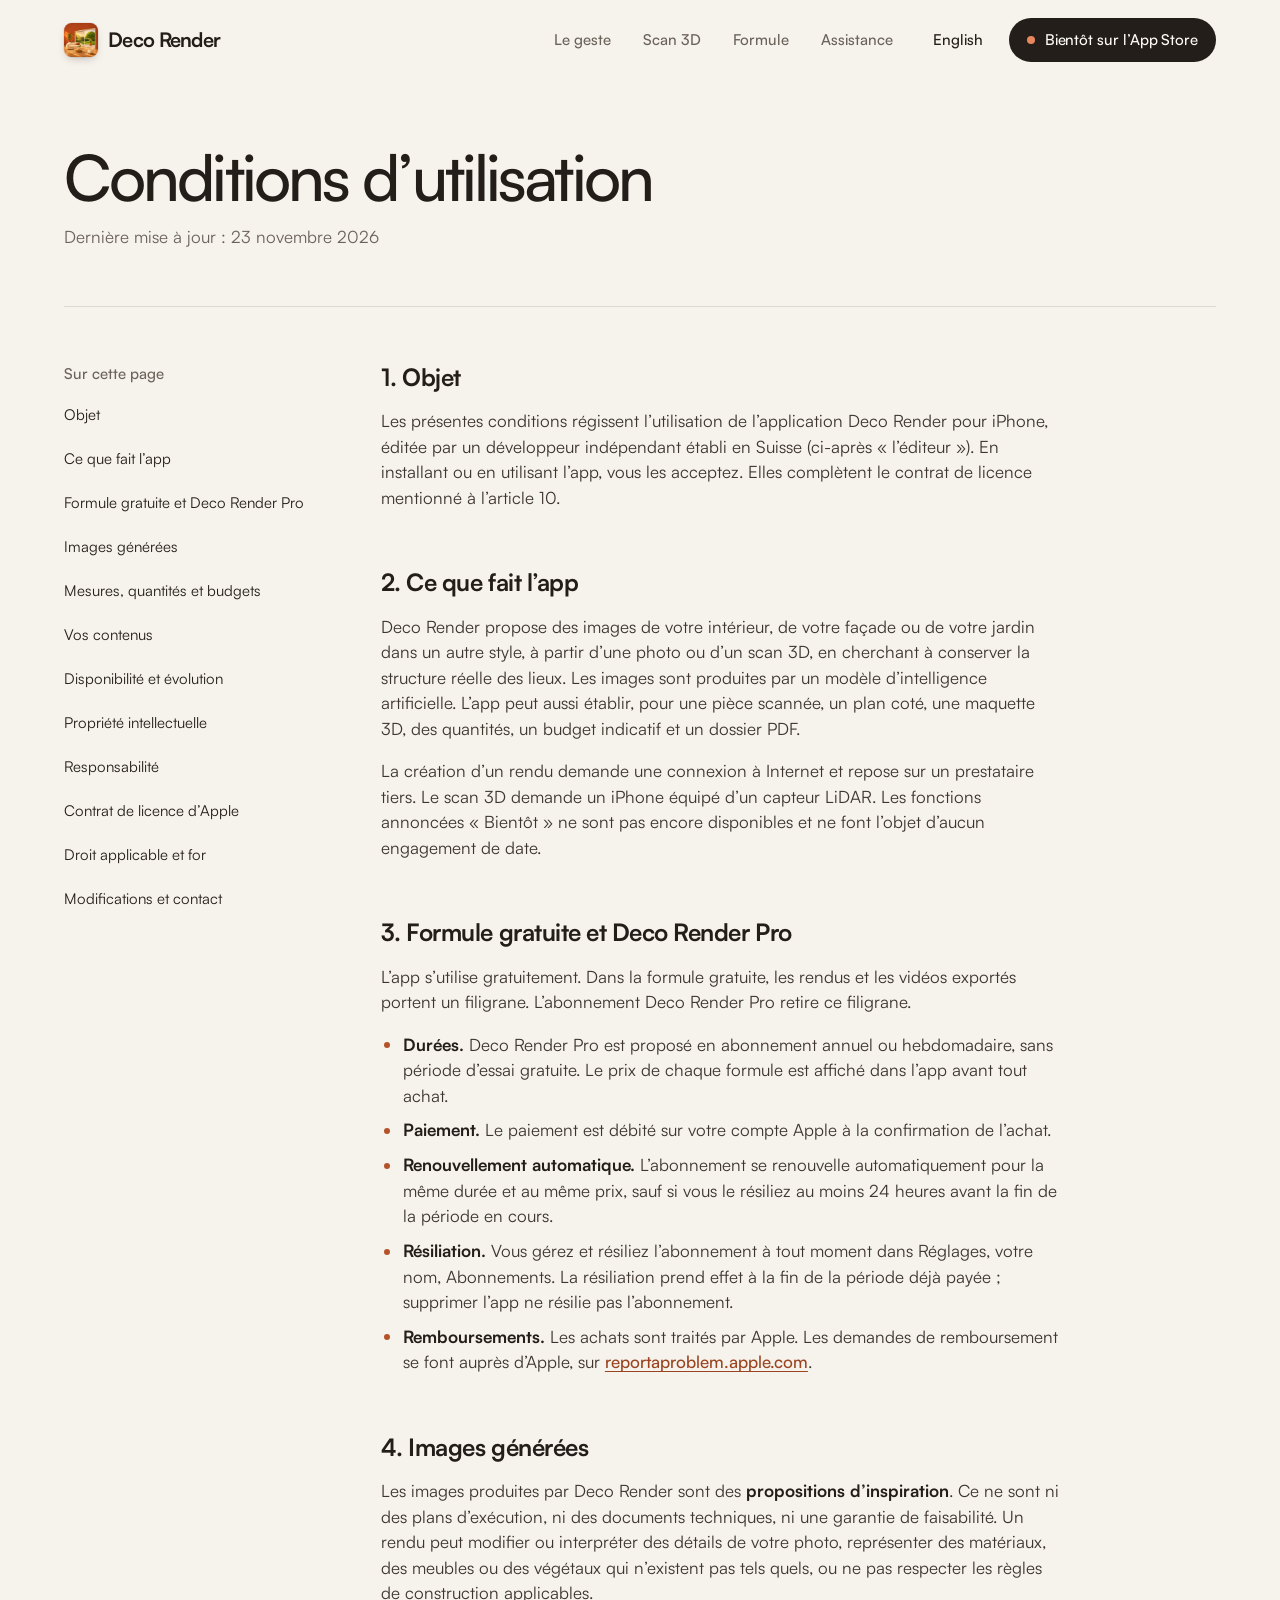
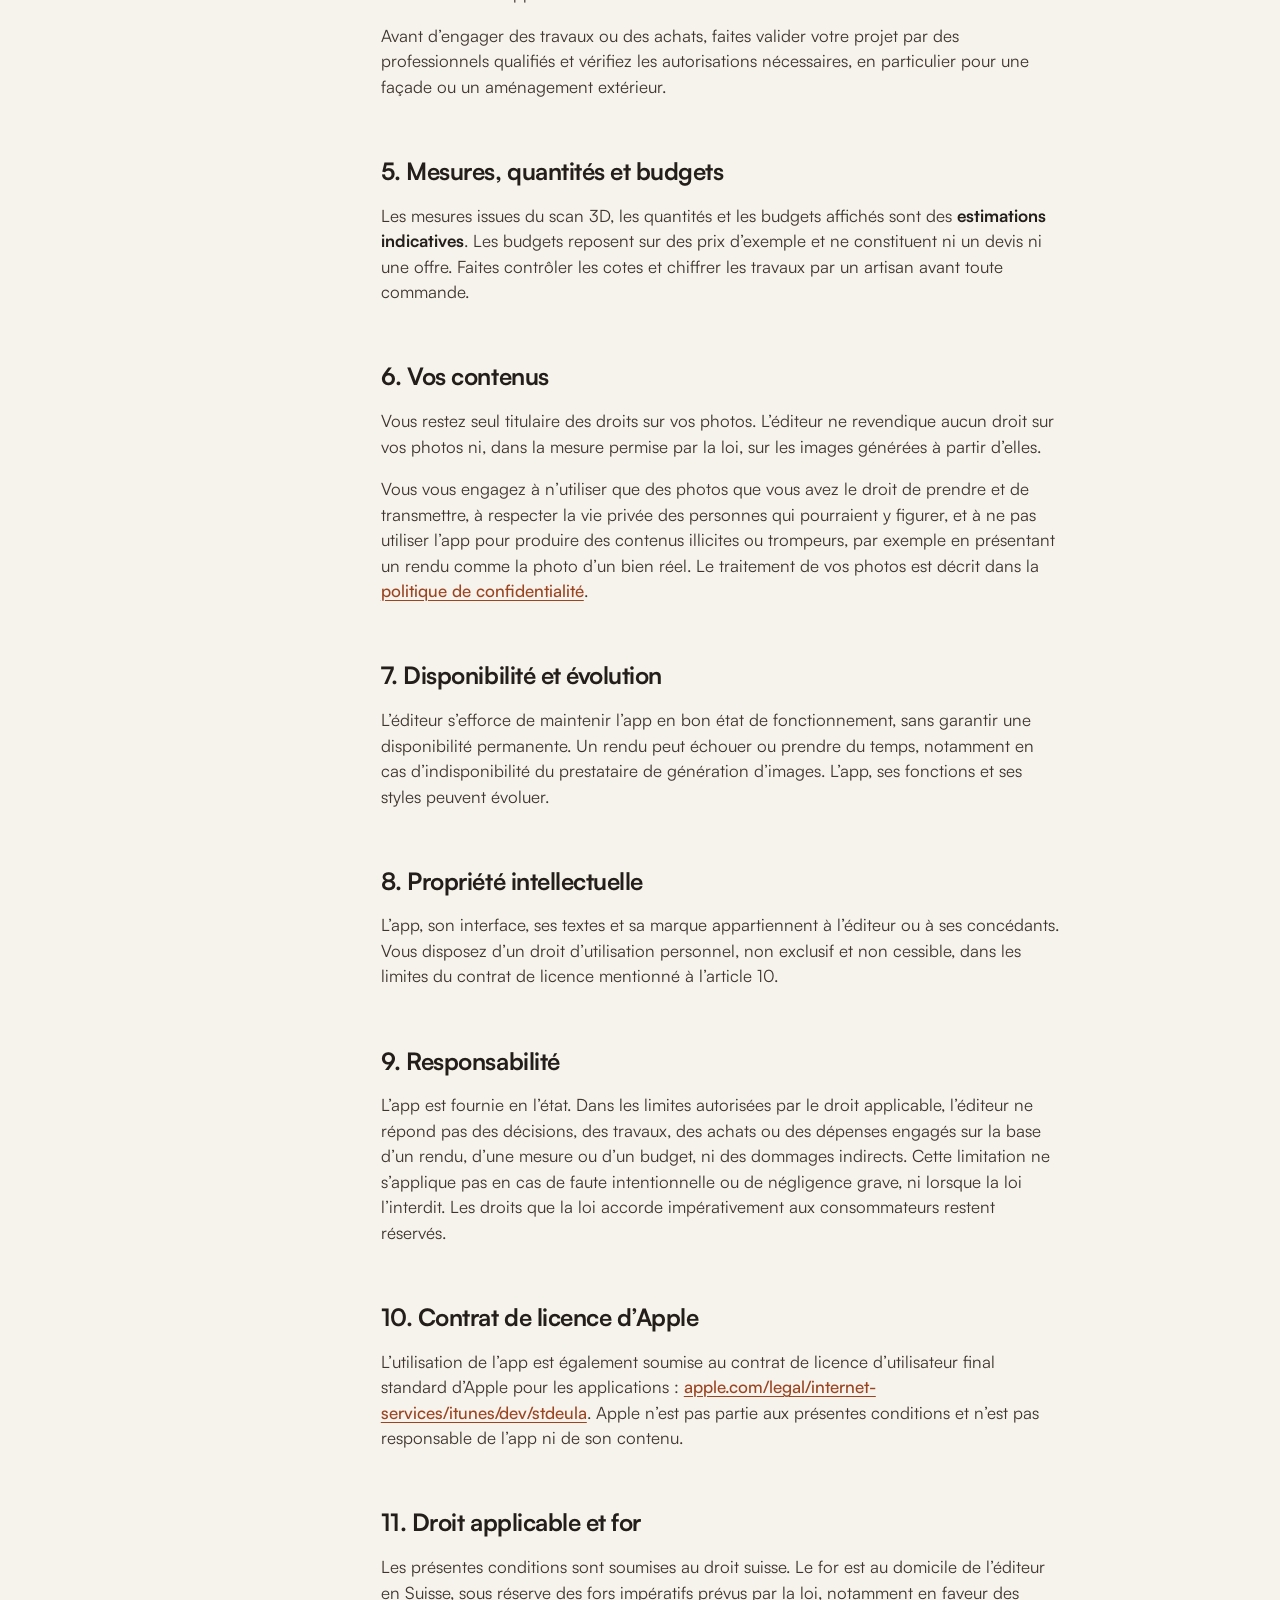
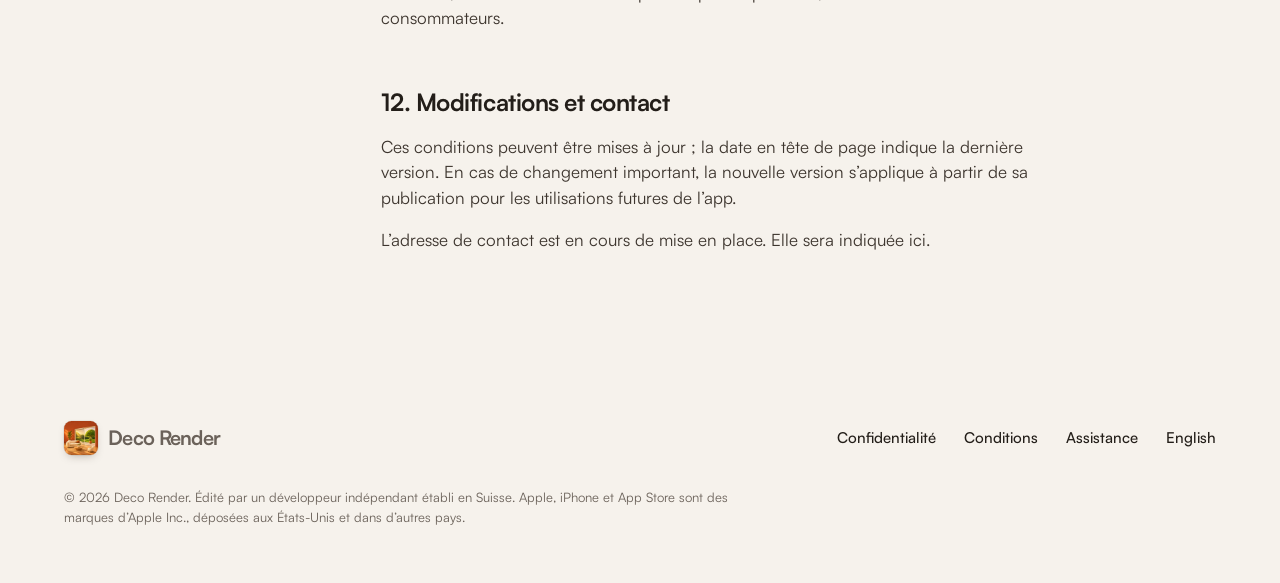
==== conditions/index.html @ a5dac9c9 "Site Deco Render" ====
<!doctype html>
<html lang="fr">
<head>
<meta charset="utf-8">
<meta name="viewport" content="width=device-width, initial-scale=1">
<title>Conditions d’utilisation · Deco Render</title>
<meta name="description" content="Conditions d’utilisation de Deco Render : abonnements gérés par Apple, portée des images générées et des budgets, responsabilité, droit suisse.">
<meta name="theme-color" content="#F6F2EC">
<meta name="color-scheme" content="light">
<meta name="format-detection" content="telephone=no">
<link rel="canonical" href="https://alfred-pi.github.io/deco-render/conditions/">
<link rel="alternate" hreflang="fr" href="https://alfred-pi.github.io/deco-render/conditions/">
<link rel="alternate" hreflang="en" href="https://alfred-pi.github.io/deco-render/en/terms/">
<link rel="alternate" hreflang="x-default" href="https://alfred-pi.github.io/deco-render/conditions/">
<meta property="og:type" content="website">
<meta property="og:site_name" content="Deco Render">
<meta property="og:title" content="Conditions d’utilisation · Deco Render">
<meta property="og:description" content="Conditions d’utilisation de Deco Render : abonnements gérés par Apple, portée des images générées et des budgets, responsabilité, droit suisse.">
<meta property="og:url" content="https://alfred-pi.github.io/deco-render/conditions/">
<meta property="og:locale" content="fr_FR">
<meta property="og:locale:alternate" content="en_GB">
<meta property="og:image" content="https://alfred-pi.github.io/deco-render/assets/img/og.jpg">
<meta property="og:image:width" content="1200">
<meta property="og:image:height" content="630">
<meta property="og:image:alt" content="Un salon avant et après son redesign en style Japandi par Deco Render.">
<meta name="twitter:card" content="summary_large_image">
<link rel="icon" type="image/png" sizes="32x32" href="../favicon-32.png">
<link rel="icon" type="image/png" sizes="192x192" href="../favicon-192.png">
<link rel="apple-touch-icon" href="../apple-touch-icon.png">
<link rel="preload" href="../assets/fonts/Satoshi-Regular.woff2" as="font" type="font/woff2" crossorigin>
<link rel="preload" href="../assets/fonts/Satoshi-Medium.woff2" as="font" type="font/woff2" crossorigin>
<link rel="stylesheet" href="../assets/site.css">
<script>(function(d){d.classList.add("js","reveal");setTimeout(function(){if(!window.DECO_RENDER_READY)d.classList.remove("reveal")},3000)})(document.documentElement)</script>
<script src="../assets/config.js" defer></script>
<script src="../assets/site.js" defer onerror="document.documentElement.classList.remove('js','reveal')"></script>
</head>
<body>
<a class="skip" href="#contenu">Aller au contenu</a>
<header class="wrap top">
  <a class="brand" href="../" aria-label="Deco Render, accueil"><img src="../assets/img/icone-192.webp" width="192" height="192" alt=""><span>Deco Render</span></a>
  <nav aria-label="Navigation principale"><ul><li><a href="../#geste">Le geste</a></li><li><a href="../#scan">Scan 3D</a></li><li><a href="../#formule">Formule</a></li><li><a href="../support/">Assistance</a></li></ul></nav>
  <a class="lang" href="../en/terms/" lang="en" hreflang="en" title="English version">English</a>
  <span class="store store--small" data-store>Bientôt sur l’App Store</span>
</header>
<main id="contenu" class="wrap doc">
  <header class="doc__head">
    <h1>Conditions d’utilisation</h1>
    <p class="muted">Dernière mise à jour : 23 novembre 2026</p>
  </header>
  <div class="doc__grid">
    <nav class="toc" aria-label="Sur cette page">
      <p>Sur cette page</p>
      <ul><li><a href="#objet">Objet</a></li><li><a href="#service">Ce que fait l’app</a></li><li><a href="#abonnements">Formule gratuite et Deco Render Pro</a></li><li><a href="#images">Images générées</a></li><li><a href="#mesures">Mesures, quantités et budgets</a></li><li><a href="#contenus">Vos contenus</a></li><li><a href="#disponibilite">Disponibilité et évolution</a></li><li><a href="#propriete">Propriété intellectuelle</a></li><li><a href="#responsabilite">Responsabilité</a></li><li><a href="#apple">Contrat de licence d’Apple</a></li><li><a href="#droit">Droit applicable et for</a></li><li><a href="#modifications">Modifications et contact</a></li></ul>
    </nav>
    <article class="prose">
        <h2 id="objet">1. Objet</h2>
        <p>Les présentes conditions régissent l’utilisation de l’application Deco Render pour iPhone, éditée par un développeur indépendant établi en Suisse (ci-après « l’éditeur »). En installant ou en utilisant l’app, vous les acceptez. Elles complètent le contrat de licence mentionné à l’article 10.</p>

        <h2 id="service">2. Ce que fait l’app</h2>
        <p>Deco Render propose des images de votre intérieur, de votre façade ou de votre jardin dans un autre style, à partir d’une photo ou d’un scan 3D, en cherchant à conserver la structure réelle des lieux. Les images sont produites par un modèle d’intelligence artificielle. L’app peut aussi établir, pour une pièce scannée, un plan coté, une maquette 3D, des quantités, un budget indicatif et un dossier PDF.</p>
        <p>La création d’un rendu demande une connexion à Internet et repose sur un prestataire tiers. Le scan 3D demande un iPhone équipé d’un capteur LiDAR. Les fonctions annoncées « Bientôt » ne sont pas encore disponibles et ne font l’objet d’aucun engagement de date.</p>

        <h2 id="abonnements">3. Formule gratuite et Deco Render Pro</h2>
        <p>L’app s’utilise gratuitement. Dans la formule gratuite, les rendus et les vidéos exportés portent un filigrane. L’abonnement Deco Render Pro retire ce filigrane.</p>
        <ul>
          <li><strong>Durées.</strong> Deco Render Pro est proposé en abonnement annuel ou hebdomadaire, sans période d’essai gratuite. Le prix de chaque formule est affiché dans l’app avant tout achat.</li>
          <li><strong>Paiement.</strong> Le paiement est débité sur votre compte Apple à la confirmation de l’achat.</li>
          <li><strong>Renouvellement automatique.</strong> L’abonnement se renouvelle automatiquement pour la même durée et au même prix, sauf si vous le résiliez au moins 24 heures avant la fin de la période en cours.</li>
          <li><strong>Résiliation.</strong> Vous gérez et résiliez l’abonnement à tout moment dans Réglages, votre nom, Abonnements. La résiliation prend effet à la fin de la période déjà payée ; supprimer l’app ne résilie pas l’abonnement.</li>
          <li><strong>Remboursements.</strong> Les achats sont traités par Apple. Les demandes de remboursement se font auprès d’Apple, sur <a href="https://reportaproblem.apple.com" rel="noopener">reportaproblem.apple.com</a>.</li>
        </ul>

        <h2 id="images">4. Images générées</h2>
        <p>Les images produites par Deco Render sont des <strong>propositions d’inspiration</strong>. Ce ne sont ni des plans d’exécution, ni des documents techniques, ni une garantie de faisabilité. Un rendu peut modifier ou interpréter des détails de votre photo, représenter des matériaux, des meubles ou des végétaux qui n’existent pas tels quels, ou ne pas respecter les règles de construction applicables.</p>
        <p>Avant d’engager des travaux ou des achats, faites valider votre projet par des professionnels qualifiés et vérifiez les autorisations nécessaires, en particulier pour une façade ou un aménagement extérieur.</p>

        <h2 id="mesures">5. Mesures, quantités et budgets</h2>
        <p>Les mesures issues du scan 3D, les quantités et les budgets affichés sont des <strong>estimations indicatives</strong>. Les budgets reposent sur des prix d’exemple et ne constituent ni un devis ni une offre. Faites contrôler les cotes et chiffrer les travaux par un artisan avant toute commande.</p>

        <h2 id="contenus">6. Vos contenus</h2>
        <p>Vous restez seul titulaire des droits sur vos photos. L’éditeur ne revendique aucun droit sur vos photos ni, dans la mesure permise par la loi, sur les images générées à partir d’elles.</p>
        <p>Vous vous engagez à n’utiliser que des photos que vous avez le droit de prendre et de transmettre, à respecter la vie privée des personnes qui pourraient y figurer, et à ne pas utiliser l’app pour produire des contenus illicites ou trompeurs, par exemple en présentant un rendu comme la photo d’un bien réel. Le traitement de vos photos est décrit dans la <a href="../confidentialite/">politique de confidentialité</a>.</p>

        <h2 id="disponibilite">7. Disponibilité et évolution</h2>
        <p>L’éditeur s’efforce de maintenir l’app en bon état de fonctionnement, sans garantir une disponibilité permanente. Un rendu peut échouer ou prendre du temps, notamment en cas d’indisponibilité du prestataire de génération d’images. L’app, ses fonctions et ses styles peuvent évoluer.</p>

        <h2 id="propriete">8. Propriété intellectuelle</h2>
        <p>L’app, son interface, ses textes et sa marque appartiennent à l’éditeur ou à ses concédants. Vous disposez d’un droit d’utilisation personnel, non exclusif et non cessible, dans les limites du contrat de licence mentionné à l’article 10.</p>

        <h2 id="responsabilite">9. Responsabilité</h2>
        <p>L’app est fournie en l’état. Dans les limites autorisées par le droit applicable, l’éditeur ne répond pas des décisions, des travaux, des achats ou des dépenses engagés sur la base d’un rendu, d’une mesure ou d’un budget, ni des dommages indirects. Cette limitation ne s’applique pas en cas de faute intentionnelle ou de négligence grave, ni lorsque la loi l’interdit. Les droits que la loi accorde impérativement aux consommateurs restent réservés.</p>

        <h2 id="apple">10. Contrat de licence d’Apple</h2>
        <p>L’utilisation de l’app est également soumise au contrat de licence d’utilisateur final standard d’Apple pour les applications : <a href="https://www.apple.com/legal/internet-services/itunes/dev/stdeula/" rel="noopener">apple.com/legal/internet-services/itunes/dev/stdeula</a>. Apple n’est pas partie aux présentes conditions et n’est pas responsable de l’app ni de son contenu.</p>

        <h2 id="droit">11. Droit applicable et for</h2>
        <p>Les présentes conditions sont soumises au droit suisse. Le for est au domicile de l’éditeur en Suisse, sous réserve des fors impératifs prévus par la loi, notamment en faveur des consommateurs.</p>

        <h2 id="modifications">12. Modifications et contact</h2>
        <p>Ces conditions peuvent être mises à jour ; la date en tête de page indique la dernière version. En cas de changement important, la nouvelle version s’applique à partir de sa publication pour les utilisations futures de l’app.</p>
        <p data-publisher hidden></p>
        <p data-contact>L’adresse de contact est en cours de mise en place. Elle sera indiquée ici.</p>
    </article>
  </div>
</main>
<footer class="bottom">
  <div class="wrap">
    <a class="brand" href="../" aria-label="Deco Render, accueil"><img src="../assets/img/icone-192.webp" width="192" height="192" loading="lazy" alt=""><span>Deco Render</span></a>
    <nav aria-label="Liens utiles"><ul>
      <li><a href="../confidentialite/">Confidentialité</a></li>
      <li><a href="../conditions/">Conditions</a></li>
      <li><a href="../support/">Assistance</a></li>
      <li><a href="../en/terms/" lang="en" hreflang="en">English</a></li>
    </ul></nav>
    <p>© 2026 Deco Render. Édité par un développeur indépendant établi en Suisse. Apple, iPhone et App Store sont des marques d’Apple Inc., déposées aux États-Unis et dans d’autres pays.</p>
  </div>
</footer>
</body>
</html>
---- assets/site.css ----
/* Deco Render · site public. Jetons repris de l’app. */

@font-face { font-family: "Satoshi"; src: url("fonts/Satoshi-Regular.woff2") format("woff2"); font-weight: 400; font-style: normal; font-display: swap; }
@font-face { font-family: "Satoshi"; src: url("fonts/Satoshi-Medium.woff2") format("woff2"); font-weight: 500; font-style: normal; font-display: swap; }
@font-face { font-family: "Satoshi"; src: url("fonts/Satoshi-Bold.woff2") format("woff2"); font-weight: 700; font-style: normal; font-display: swap; }

:root {
  --bg: #F6F2EC;
  --surface: #FFFCF8;
  --ink: #231E19;
  --ink2: #6B625A;
  --ink3: #A39A8F;
  --tint: #B4532A;
  --tint-text: #9A4420;          /* terre cuite assombrie : texte courant sur crème, contraste 5,8:1 */
  --tint-soft: rgba(180, 83, 42, .12);
  --tint-light: #F0A27C;         /* terre cuite éclaircie : texte et traits sur fond nuit */
  --tint-glow: #E8875B;
  --fill: rgba(72, 54, 36, .075);
  --fill2: rgba(72, 54, 36, .12);
  --sep: rgba(60, 45, 30, .13);
  --night: #1A1512;
  --night-2: #241D18;
  --on-night: #F6F2EC;
  --on-night-2: rgba(246, 242, 236, .68);
  --sep-night: rgba(246, 242, 236, .16);
  --veil: rgba(20, 17, 14, .68);  /* voile sombre des étiquettes posées sur une photo */
  --on-photo: #FFFFFF;

  --r-hero: 28px;
  --r-card: 22px;
  --r-group: 20px;
  --r-tile: 16px;

  --out: cubic-bezier(.16, 1, .3, 1);
  --spring: cubic-bezier(.32, .72, 0, 1);

  --gutter: clamp(20px, 5vw, 64px);
  --max: 1240px;
  --section: clamp(72px, 9vw, 128px);
  --lift: 0 30px 60px -30px rgba(40, 28, 16, .45), 0 0 0 .5px var(--sep);

  --font: "Satoshi", ui-sans-serif, system-ui, -apple-system, "Segoe UI", Roboto, "Helvetica Neue", Arial, sans-serif;
}

*, *::before, *::after { box-sizing: border-box; }
html { -webkit-text-size-adjust: 100%; text-size-adjust: 100%; scroll-behavior: smooth; }
body {
  margin: 0;
  background: var(--bg);
  color: var(--ink);
  font-family: var(--font);
  font-size: 1.0625rem;
  line-height: 1.5;
  font-weight: 400;
  -webkit-font-smoothing: antialiased;
  text-rendering: optimizeLegibility;
  overflow-x: hidden;
}
img, svg { display: block; max-width: 100%; }
img { height: auto; }
h1, h2, h3, p, ul, ol, dl, dd, figure { margin: 0; }
ul, ol { padding: 0; list-style: none; }
a { color: inherit; }
button, input { font: inherit; color: inherit; }
button { background: none; border: 0; padding: 0; cursor: pointer; }
:focus-visible { outline: 2px solid var(--tint); outline-offset: 3px; border-radius: 6px; }
::selection { background: var(--tint); color: var(--surface); }
[hidden] { display: none !important; }

.sr { position: absolute; width: 1px; height: 1px; margin: -1px; overflow: hidden; clip-path: inset(50%); white-space: nowrap; }
.skip { position: absolute; left: 16px; top: -64px; z-index: 50; padding: 12px 18px; border-radius: 999px; background: var(--ink); color: var(--surface); text-decoration: none; font-weight: 500; transition: top .2s var(--out); }
.skip:focus { top: 12px; }

.wrap { width: min(100%, var(--max) + 2 * var(--gutter)); margin-inline: auto; padding-inline: var(--gutter); }

/* ——— Texte ——— */
.display { font-size: clamp(2.75rem, 1.35rem + 5.9vw, 5.75rem); font-weight: 500; letter-spacing: -.045em; line-height: .98; text-wrap: balance; }
.h2 { font-size: clamp(2rem, 1.25rem + 3.1vw, 3.5rem); font-weight: 500; letter-spacing: -.04em; line-height: 1.03; text-wrap: balance; }
.h2 > span { display: block; }   /* titres en deux temps : une phrase par ligne, jamais coupées en leur milieu */
.lead { font-size: clamp(1.125rem, 1.05rem + .35vw, 1.3125rem); line-height: 1.45; color: var(--ink2); max-width: 34em; text-wrap: pretty; }
.small { font-size: .9375rem; line-height: 1.45; }
.foot { font-size: .8125rem; line-height: 1.45; }
.muted { color: var(--ink2); }
.link { color: var(--tint-text); font-weight: 500; text-underline-offset: .2em; text-decoration-thickness: 1px; }
.link:hover { text-decoration-thickness: 2px; }

/* ——— En-tête ——— */
.top { display: flex; align-items: center; gap: 12px; padding-block: 18px; }
.brand { display: inline-flex; align-items: center; gap: 10px; min-height: 44px; text-decoration: none; font-size: 1.25rem; font-weight: 700; letter-spacing: -.035em; }
.brand img { width: 34px; height: 34px; border-radius: 22.5%; box-shadow: 0 0 0 .5px var(--sep), 0 4px 10px -4px rgba(40, 28, 16, .35); }
.top nav { margin-left: auto; display: none; }
.top nav ul { display: flex; gap: 4px; }
.top nav a, .lang { display: inline-flex; align-items: center; min-height: 44px; padding: 0 14px; border-radius: 999px; text-decoration: none; font-size: .9375rem; font-weight: 500; color: var(--ink2); transition: color .18s ease-out, background-color .18s ease-out; }
.top nav a:hover, .lang:hover { color: var(--ink); background: var(--fill); }
.top nav a[aria-current="page"] { color: var(--ink); }
.lang { margin-left: auto; color: var(--ink); }
.top .store { display: none; }
@media (min-width: 900px) {
  .top nav { display: block; }
  .lang { margin-left: 0; }
  .top .store { display: inline-flex; }
}

/* ——— App Store : état d’attente (span), puis lien une fois l’adresse renseignée dans assets/config.js.
   En tête de page et en fin de page, le lien est le badge officiel d’Apple (.badge). ——— */
.store { display: inline-flex; align-items: center; gap: 10px; min-height: 56px; padding: 0 26px; border-radius: 999px; background: var(--ink); color: var(--surface); font-weight: 500; font-size: 1.0625rem; letter-spacing: -.005em; text-decoration: none; white-space: nowrap; }
.store::before { content: ""; width: 8px; height: 8px; border-radius: 50%; background: var(--tint-glow); animation: attente 2.4s var(--out) infinite; }
a.store::before { display: none; }
a.store { transition: transform .35s var(--out), background-color .18s ease-out; }
a.store:hover { background: #3A322B; }
a.store:active { transform: scale(.97); }
.store--small { min-height: 44px; padding: 0 18px; font-size: .9375rem; }
.store--light { background: var(--surface); color: var(--ink); }
.store--light::before { background: var(--tint); }
.badge { display: inline-block; border-radius: 10px; transition: transform .35s var(--out); }
.badge img { height: 56px; width: auto; }
.badge:active { transform: scale(.97); }
@keyframes attente { 0% { box-shadow: 0 0 0 0 rgba(232, 135, 91, .55); } 70%, 100% { box-shadow: 0 0 0 9px rgba(232, 135, 91, 0); } }

.more { display: inline-flex; align-items: center; gap: 8px; min-height: 44px; font-weight: 500; text-decoration: none; color: var(--ink); }
.more svg { width: 18px; height: 18px; transition: transform .35s var(--out); }
.more:hover svg { transform: translateY(3px); }

/* ——— Accueil : tête. Sur téléphone, la photo vient juste après le titre. ——— */
.hero { display: grid; gap: 28px; padding-block: clamp(12px, 4vw, 48px) 0; }
.hero__rest { display: grid; gap: 20px; justify-items: start; }
.hero__actions { display: flex; flex-wrap: wrap; align-items: center; gap: 8px 24px; }
.hero__meta { color: var(--ink2); }
.swap { display: inline; transition: opacity .28s ease-out; }
.swap.is-out { opacity: 0; }
@media (min-width: 900px) {
  .hero { grid-template-columns: minmax(0, 1.08fr) minmax(0, .92fr); grid-template-rows: auto auto; grid-template-areas: "title compare" "rest compare"; align-content: center; column-gap: clamp(40px, 6vw, 96px); row-gap: 0; min-height: min(820px, 100svh - 90px); }
  .hero__title { grid-area: title; align-self: end; }
  .hero__rest { grid-area: rest; align-self: start; gap: 24px; padding-top: 28px; }
  .hero__compare { grid-area: compare; align-self: center; justify-self: end; width: min(100%, (100svh - 200px) * .75); min-width: 380px; }
}
/* Apparition de la tête de page : en CSS seul, elle ne dépend d’aucun script. */
@media (prefers-reduced-motion: no-preference) {
  .hero__title, .hero__compare, .hero__rest > * { animation: monte .9s var(--out) both; }
  .hero__compare { animation-delay: .1s; }
  .hero__rest > :nth-child(1) { animation-delay: .08s; }
  .hero__rest > :nth-child(2) { animation-delay: .16s; }
  .hero__rest > :nth-child(3) { animation-delay: .2s; }
}
@keyframes monte { from { opacity: 0; transform: translateY(18px); } }

/* ——— Comparateur avant, après ——— */
.compare { --pos: 50%; display: grid; gap: 12px; width: 100%; max-width: 560px; }
.compare__stage { position: relative; aspect-ratio: 3 / 4; border-radius: var(--r-hero); overflow: hidden; background: var(--fill2); isolation: isolate; box-shadow: var(--lift); touch-action: pan-y; user-select: none; -webkit-user-select: none; cursor: ew-resize; }
.compare__img { position: absolute; inset: 0; width: 100%; height: 100%; object-fit: cover; pointer-events: none; transition: opacity .45s ease-out; }
.compare__after { clip-path: inset(0 0 0 var(--pos)); }
.compare.is-loading .compare__img { opacity: 0; }
.compare__range { position: absolute; inset: 0; width: 100%; height: 100%; margin: 0; opacity: 0; pointer-events: none; }
.compare__handle { position: absolute; top: 0; bottom: 0; left: var(--pos); width: 2px; margin-left: -1px; background: var(--surface); box-shadow: 0 0 12px rgba(20, 17, 14, .35); pointer-events: none; }
.compare__handle::after { content: ""; position: absolute; top: 50%; left: 50%; width: 48px; height: 48px; margin: -24px 0 0 -24px; border-radius: 50%; background: var(--surface) url("data:image/svg+xml,%3Csvg xmlns='http://www.w3.org/2000/svg' viewBox='0 0 24 24' fill='none' stroke='%23231E19' stroke-width='2' stroke-linecap='round' stroke-linejoin='round'%3E%3Cpath d='M8.5 7.5 4 12l4.5 4.5M15.5 7.5 20 12l-4.5 4.5M4.5 12h15'/%3E%3C/svg%3E") center / 22px no-repeat; box-shadow: 0 6px 18px rgba(20, 17, 14, .3); transition: transform .35s var(--out); }
.compare.is-dragging .compare__handle::after { transform: scale(.92); }
.compare__range:focus-visible ~ .compare__handle::after { outline: 3px solid var(--tint); outline-offset: 3px; }
.compare.is-gliding .compare__after { transition: clip-path .9s var(--spring); }
.compare.is-gliding .compare__handle { transition: left .9s var(--spring); }
.tag { position: absolute; bottom: 14px; z-index: 2; padding: 6px 12px; border-radius: 999px; background: var(--veil); -webkit-backdrop-filter: blur(14px) saturate(1.6); backdrop-filter: blur(14px) saturate(1.6); color: var(--surface); font-size: .8125rem; font-weight: 500; pointer-events: none; }
.tag--before { left: 14px; }
.tag--after { right: 14px; }
.compare figcaption { color: var(--ink2); }

/* Réglette des espaces, comme à l’accueil de l’app */
.spaces { position: absolute; z-index: 3; top: 14px; left: 14px; display: none; padding: 4px; border: 0; margin: 0; border-radius: 999px; background: var(--veil); -webkit-backdrop-filter: blur(14px) saturate(1.6); backdrop-filter: blur(14px) saturate(1.6); cursor: default; }
.js .spaces { display: inline-flex; }
.spaces label { position: relative; display: inline-flex; align-items: center; min-height: 36px; padding: 0 16px; border-radius: 999px; color: var(--surface); font-size: .9375rem; font-weight: 500; cursor: pointer; transition: color .18s ease-out, background-color .3s var(--out); }
.spaces label::after { content: ""; position: absolute; inset: -6px 0; }
.spaces input { position: absolute; opacity: 0; pointer-events: none; }
.spaces input:checked + label { background: var(--surface); color: var(--ink); }
.spaces input:focus-visible + label { outline: 2px solid var(--surface); outline-offset: 2px; }

/* ——— Sections : un seul fond crème, deux ruptures (nuit pour le scan, terre cuite pour la fin) ——— */
.section { padding-top: var(--section); }
.section--block { margin-top: var(--section); padding-bottom: var(--section); }
.section__head { display: grid; gap: 20px; margin-bottom: clamp(32px, 5vw, 64px); max-width: 50rem; }

/* Vignette « Avant » incrustée dans une photo « après » */
.before { position: absolute; left: 12px; bottom: 12px; width: 30%; max-width: 132px; border-radius: 14px; overflow: hidden; box-shadow: 0 0 0 2px var(--surface), 0 10px 24px -8px rgba(20, 17, 14, .55); }
.before img { width: 100%; aspect-ratio: 3 / 4; object-fit: cover; }
.before span { position: absolute; left: 6px; bottom: 6px; padding: 3px 8px; border-radius: 999px; background: var(--veil); color: var(--surface); font-size: .75rem; font-weight: 500; line-height: 1.3; }

/* ——— Le geste : la photo et ses zones, la feuille où la phrase s’écrit ——— */
.gesture { display: grid; }
.gesture__lead { margin: 20px 0 28px; }
.gesture__photo { width: 100%; max-width: 520px; justify-self: center; }
.zonephoto { position: relative; aspect-ratio: 3 / 4; border-radius: var(--r-hero); overflow: hidden; background: var(--fill2); box-shadow: var(--lift); user-select: none; -webkit-user-select: none; -webkit-touch-callout: none; touch-action: pan-y; }
.zonephoto > img { position: absolute; inset: 0; width: 100%; height: 100%; object-fit: cover; pointer-events: none; }
.zones { position: absolute; inset: 0; width: 100%; height: 100%; }
.zone { fill: transparent; stroke: transparent; stroke-linejoin: round; fill-rule: evenodd; vector-effect: non-scaling-stroke; pointer-events: all; transition: fill .22s ease-out, stroke .22s ease-out; }
.js .zone:not(.zone--fixed) { cursor: pointer; }
/* Les quatre états reprennent ceux de l’app : au repos (pointillés), à refaire, gardé, toujours en place. */
.zone[data-state="none"]:not(.zone--backdrop) { fill: rgba(255, 255, 255, .06); stroke: rgba(255, 255, 255, .85); stroke-width: 1.4; stroke-dasharray: 4 4; }
.zonephoto.is-live .zone[data-state="none"]:not(.zone--backdrop) { animation: pointilles .7s linear infinite; }
.zone[data-state="redo"] { fill: rgba(180, 83, 42, .32); stroke: var(--on-photo); stroke-width: 2; filter: drop-shadow(0 0 5px rgba(180, 83, 42, .75)); }
.zone[data-state="keep"] { fill: rgba(0, 0, 0, .25); stroke: rgba(255, 255, 255, .85); stroke-width: 1.6; }
.zone--fixed { stroke: rgba(255, 255, 255, .6); stroke-width: 1.2; }
@media (hover: hover) {
  .js .zone[data-state="none"]:hover { fill: rgba(255, 255, 255, .2); }
}
@keyframes pointilles { to { stroke-dashoffset: -8; } }

/* Repère d’une zone : un point tant qu’on n’y a pas touché, une étiquette ensuite. */
.pin { position: absolute; z-index: 2; left: clamp(56px, var(--x), 100% - 56px); top: var(--y); transform: translate(-50%, -50%); display: inline-flex; align-items: center; gap: 5px; height: 28px; padding: 0 11px 0 9px; border-radius: 999px; background: var(--veil); color: var(--on-photo); font-size: .8125rem; font-weight: 700; line-height: 1; white-space: nowrap; touch-action: manipulation; user-select: none; -webkit-user-select: none; transition: background-color .2s ease-out, transform .35s var(--out); }
.pin::before { content: ""; flex: none; width: 12px; height: 12px; background: center / contain no-repeat; }
.pin::after { content: ""; position: absolute; inset: -8px -4px; }
button.pin:active { transform: translate(-50%, -50%) scale(.94); }
.pin:focus-visible { outline: 2px solid var(--on-photo); outline-offset: 2px; border-radius: 999px; }
.pin[data-state="none"] { left: var(--x); width: 22px; height: 22px; padding: 0; justify-content: center; background: rgba(0, 0, 0, .35); box-shadow: inset 0 0 0 2px var(--on-photo), 0 0 8px rgba(0, 0, 0, .4); }
.pin[data-state="none"]::before { width: 10px; height: 10px; border-radius: 50%; background: var(--on-photo); }
.pin[data-state="none"]::after { inset: -11px; }
.pin[data-state="none"] .pin__label { position: absolute; width: 1px; height: 1px; overflow: hidden; clip-path: inset(50%); }
.pin[data-state="redo"] { background: var(--tint); box-shadow: inset 0 0 0 2px rgba(255, 255, 255, .9), 0 4px 8px rgba(180, 83, 42, .6); }
.pin[data-state="redo"]::before { background-image: url("data:image/svg+xml,%3Csvg xmlns='http://www.w3.org/2000/svg' viewBox='0 0 16 16' fill='none' stroke='%23fff' stroke-width='2.8' stroke-linecap='round' stroke-linejoin='round'%3E%3Cpath d='m2.5 8.5 3.5 3.5 7.5-7.5'/%3E%3C/svg%3E"); }
.pin[data-state="keep"]::before, .pin--fixed::before { background-image: url("data:image/svg+xml,%3Csvg xmlns='http://www.w3.org/2000/svg' viewBox='0 0 16 16'%3E%3Crect x='2.5' y='7' width='11' height='8' rx='1.8' fill='%23fff'/%3E%3Cpath d='M5 7V5a3 3 0 0 1 6 0v2' fill='none' stroke='%23fff' stroke-width='1.8'/%3E%3C/svg%3E"); }
.pin--fixed { font-weight: 500; pointer-events: none; }
.pin--fixed.is-nudged { animation: refus .4s var(--out); }
@keyframes refus { 30% { transform: translate(calc(-50% - 5px), -50%); } 60% { transform: translate(calc(-50% + 4px), -50%); } }

/* La feuille, comme dans l’app : sur téléphone, elle recouvre le bas de la photo. */
.sheet { position: relative; z-index: 3; display: grid; gap: 24px; margin: -32px 10px 0; padding: clamp(22px, 3.2vw, 40px); border-radius: var(--r-hero); background: var(--surface); box-shadow: 0 30px 60px -28px rgba(40, 28, 16, .4), 0 0 0 .5px var(--sep); }
.sentence { font-size: clamp(1.5rem, 1.1rem + 1.7vw, 2.375rem); font-weight: 500; letter-spacing: -.03em; line-height: 1.2; min-height: 3.6em; text-wrap: pretty; }
.sentence b { font-weight: 700; text-decoration: underline dashed; text-decoration-thickness: 2px; text-underline-offset: .18em; }
.sentence .w-redo, .sentence .w-style { color: var(--tint); }
.sentence .w-keep { color: var(--ink); text-decoration-color: var(--ink3); }
.pills { display: flex; flex-wrap: wrap; gap: 8px; border: 0; padding: 0; margin: 0; min-width: 0; }
.pills legend { padding: 0; margin-bottom: 12px; color: var(--ink2); font-size: .9375rem; }
.pills input { position: absolute; opacity: 0; pointer-events: none; }
.pills label { display: inline-flex; align-items: center; min-height: 44px; padding: 0 18px; border-radius: 999px; background: var(--fill); font-size: .9375rem; font-weight: 500; cursor: pointer; transition: background-color .18s ease-out, color .18s ease-out; }
.pills label:hover { background: var(--fill2); }
.pills input:checked + label { background: var(--ink); color: var(--surface); }
.pills input:focus-visible + label { outline: 2px solid var(--tint); outline-offset: 3px; }
.gesture__guide { display: flex; flex-wrap: wrap; align-items: center; gap: 8px 28px; margin-top: 24px; padding-inline: 10px; }
.legend { display: flex; flex-wrap: wrap; gap: 8px 22px; color: var(--ink2); font-size: .9375rem; }
.legend li { display: flex; align-items: baseline; gap: 9px; }
.legend li::before { content: ""; flex: none; width: 9px; height: 9px; border-radius: 50%; background: var(--tint); transform: translateY(-1px); }
.legend li:nth-child(2)::before { background: var(--ink); }
.legend li:nth-child(3)::before { background: none; box-shadow: inset 0 0 0 2px var(--ink3); }
.reset { min-height: 44px; color: var(--tint-text); font-weight: 500; font-size: .9375rem; display: none; }
.js .reset { display: inline-flex; align-items: center; }
.reset:hover { text-decoration: underline; text-underline-offset: .2em; }
.gesture__note { flex-basis: 100%; }
@media (min-width: 900px) {
  .gesture { grid-template-columns: minmax(0, 5fr) minmax(0, 7fr); grid-template-areas: "head head" "photo ." "photo lead" "photo sheet" "photo guide" "photo ."; grid-template-rows: auto 1fr auto auto auto 1fr; column-gap: 0; }
  .gesture__head { grid-area: head; margin-bottom: clamp(40px, 5vw, 64px); }
  .gesture__photo { grid-area: photo; position: relative; z-index: 4; }
  .gesture__lead { grid-area: lead; margin: 0 0 32px; padding-left: clamp(40px, 5vw, 80px); }
  /* Sur grand écran, c’est la photo qui recouvre le bord de la feuille : aucune zone n’est masquée. */
  .sheet { grid-area: sheet; z-index: 1; margin: 0 0 0 calc(-1 * clamp(32px, 5vw, 88px)); padding-left: calc(clamp(32px, 5vw, 88px) + clamp(28px, 3.2vw, 44px)); }
  .gesture__guide { grid-area: guide; margin-top: 28px; padding-inline: clamp(40px, 5vw, 80px) 0; }
}

/* ——— Le rendu : deux écrans de l’app posés sur une tablette, le second s’enfonce sous le bord ——— */
.result { display: grid; gap: clamp(28px, 5vw, 48px); }
.result__head, .scan__head, .offer__head { margin-bottom: 0; }
.shelf { --pad: 28px; display: flex; align-items: flex-end; gap: 16px; padding: var(--pad) var(--pad) 0; border-radius: var(--r-hero); background: var(--fill2); overflow-x: auto; overflow-y: hidden; scroll-snap-type: x proximity; scroll-padding-inline: var(--pad); scrollbar-width: none; -webkit-overflow-scrolling: touch; }
.shelf::-webkit-scrollbar { display: none; }
.shelf:focus-visible { outline-offset: 3px; border-radius: var(--r-hero); }
.shot { flex: none; width: 248px; margin-bottom: var(--pad); border-radius: 13.5% / 6.2%; overflow: hidden; background: var(--bg); box-shadow: 0 30px 50px -28px rgba(40, 28, 16, .55), 0 0 0 .5px rgba(60, 45, 30, .25); scroll-snap-align: start; }
.shot img { width: 100%; }
/* Seule la partie haute de la seconde capture est montrée : le bas de l’écran passe sous le bord de la tablette. */
.shot--sunk { margin-bottom: 0; aspect-ratio: 603 / 1088; border-radius: 13.5% 13.5% 0 0 / 7.5% 7.5% 0 0; }
.shot--sunk img { height: 100%; object-fit: cover; object-position: top; }
.shelf::after { content: ""; flex: none; width: calc(var(--pad) - 16px); height: 1px; }   /* marge de fin de défilement */
.facts { display: grid; }
.facts > div { display: grid; gap: 4px; align-content: start; padding-block: 16px; border-top: 1px solid var(--sep); }
.facts dt { font-weight: 700; font-size: 1.1875rem; letter-spacing: -.012em; }
.facts dd { color: var(--ink2); max-width: 32em; }
@media (min-width: 700px) {
  .shelf { --pad: clamp(28px, 4vw, 52px); justify-content: center; gap: clamp(16px, 2.4vw, 32px); overflow: hidden; }
  .shelf::after { display: none; }
  .shot { flex: 0 1 290px; width: auto; min-width: 0; }
  .facts { grid-template-columns: repeat(2, minmax(0, 1fr)); column-gap: 28px; }
}
@media (min-width: 900px) {
  /* Sur grand écran, les cinq sorties s’alignent en bandeau sous les captures. */
  .result { grid-template-columns: minmax(0, .82fr) minmax(0, 1fr); grid-template-areas: "head shelf" "facts facts"; column-gap: clamp(40px, 6vw, 88px); }
  .result__head { grid-area: head; align-self: center; }
  .shelf { grid-area: shelf; }
  .facts { grid-area: facts; grid-template-columns: repeat(5, minmax(0, 1fr)); column-gap: clamp(16px, 2vw, 28px); }
  .facts > div { padding-bottom: 0; }
}

/* ——— Trois espaces ——— */
.rows { display: grid; gap: clamp(48px, 7vw, 88px); }
.row { display: grid; gap: 24px; }
.row__head { display: grid; gap: 10px; align-content: start; }
.row__title { font-size: clamp(1.75rem, 1.3rem + 1.9vw, 2.625rem); font-weight: 500; letter-spacing: -.04em; line-height: 1.05; }
.row__acts { display: flex; flex-wrap: wrap; gap: 6px; margin-top: 8px; }
.row__acts li { padding: 6px 12px; border-radius: 999px; background: var(--fill); font-size: .8125rem; font-weight: 500; color: var(--ink); }
.strip { margin-inline: calc(-1 * var(--gutter)); padding: 4px var(--gutter) 18px; overflow-x: auto; scroll-snap-type: x proximity; scroll-padding-inline: var(--gutter); scrollbar-width: thin; scrollbar-color: var(--fill2) transparent; -webkit-overflow-scrolling: touch; }
.strip:focus-visible { outline-offset: -2px; border-radius: var(--r-tile); }
.strip ul { display: flex; gap: 14px; width: max-content; }
.strip li { width: clamp(260px, 30vw, 420px); scroll-snap-align: start; }
.strip .card { position: relative; border-radius: var(--r-card); overflow: hidden; background: var(--fill2); }
.strip .card > img { width: 100%; aspect-ratio: 3 / 4; object-fit: cover; }
.strip figcaption { display: grid; gap: 1px; padding: 12px 4px 0; }
.strip figcaption b { font-weight: 700; letter-spacing: -.01em; }
.strip figcaption span { color: var(--ink2); font-size: .8125rem; }
@media (min-width: 900px) {
  .row { grid-template-columns: minmax(200px, 260px) minmax(0, 1fr); gap: clamp(32px, 4vw, 64px); }
  .row__head { position: sticky; top: 32px; }
  .strip { margin-left: 0; padding-left: 0; scroll-padding-left: 0; margin-right: calc(-1 * max(var(--gutter), (100vw - var(--max)) / 2)); padding-right: max(var(--gutter), (100vw - var(--max)) / 2); }
}

/* ——— Scan 3D : section nuit, plan au trait ——— */
.night { background: var(--night); color: var(--on-night); }
.night .lead, .night .muted { color: var(--on-night-2); }
.night :focus-visible { outline-color: var(--tint-glow); }
.scan { display: grid; gap: clamp(36px, 6vw, 56px); }
.plan { position: relative; padding: clamp(20px, 4vw, 40px); border-radius: var(--r-hero); background: var(--night-2); box-shadow: inset 0 0 0 1px var(--sep-night); }
.plan svg { width: 100%; height: auto; max-width: 460px; margin-inline: auto; }
.plan__tag { display: block; margin-top: 16px; text-align: center; color: var(--on-night-2); font-size: .8125rem; }
.plan .wall { fill: none; stroke: var(--on-night); stroke-width: 5; stroke-linejoin: miter; }
.plan .open { stroke: var(--night-2); stroke-width: 7; }
.plan .thin { fill: none; stroke: var(--on-night); stroke-width: 1.4; stroke-linecap: round; stroke-linejoin: round; }
.plan .ghost { fill: none; stroke: rgba(246, 242, 236, .5); stroke-width: 1.2; stroke-linejoin: round; }
.plan .dim { fill: none; stroke: var(--tint-glow); stroke-width: 1.2; stroke-linecap: round; }
/* Tailles en unités du dessin (460 de large) : assez grandes pour rester lisibles quand le plan fait 300 px. */
.plan text { fill: var(--tint-light); font-family: var(--font); font-size: 20px; font-weight: 500; font-variant-numeric: tabular-nums; }
.plan text.area { font-size: 30px; }
.plan text.name { fill: rgba(246, 242, 236, .66); font-size: 16px; }
@media (max-width: 479px) {
  .plan text.name { display: none; }   /* la légende sous le plan les nomme déjà */
}
.reveal .plan .draw { stroke-dasharray: 1; stroke-dashoffset: 1; transition: stroke-dashoffset 1.6s var(--out); }
.reveal .plan.is-in .draw { stroke-dashoffset: 0; }
.reveal .plan .fade { opacity: 0; transition: opacity .7s ease-out .7s; }
.reveal .plan.is-in .fade { opacity: 1; }
.outputs { display: grid; gap: 28px; align-content: center; }
.outputs ul { display: grid; }
.outputs li { display: grid; gap: 4px; padding-block: 16px; border-top: 1px solid var(--sep-night); }
.outputs li:last-child { border-bottom: 1px solid var(--sep-night); }
.outputs li b { font-weight: 700; font-size: 1.1875rem; letter-spacing: -.012em; }
.outputs li span { color: var(--on-night-2); font-size: .9375rem; max-width: 30em; }
.note { display: flex; gap: 12px; align-items: flex-start; color: var(--on-night-2); font-size: .9375rem; max-width: 36em; }
.note svg { flex: none; width: 20px; height: 20px; margin-top: 2px; color: var(--tint-light); }
@media (min-width: 900px) {
  .scan { grid-template-columns: minmax(0, .9fr) minmax(0, 1fr); grid-template-areas: "plan head" "plan outputs"; column-gap: clamp(40px, 6vw, 88px); align-items: start; }
  .scan__head { grid-area: head; align-self: end; }
  .plan { grid-area: plan; align-self: center; }
  .outputs { grid-area: outputs; }
}
.soon { display: grid; gap: 14px; margin-top: clamp(56px, 8vw, 96px); padding-top: clamp(32px, 5vw, 56px); border-top: 1px solid var(--sep-night); }
.soon__badge { justify-self: start; padding: 6px 12px; border-radius: 999px; background: rgba(232, 135, 91, .16); color: var(--tint-light); font-size: .8125rem; font-weight: 700; letter-spacing: .08em; text-transform: uppercase; }
.soon__title { font-size: clamp(1.75rem, 1.3rem + 1.9vw, 2.625rem); font-weight: 500; letter-spacing: -.04em; line-height: 1.05; }
.soon p { color: var(--on-night-2); max-width: 34em; }
@media (min-width: 900px) {
  .soon { grid-template-columns: auto minmax(0, 1fr) minmax(0, 1fr); align-items: baseline; gap: 32px; }
  .soon__badge { align-self: center; }
}

/* ——— Formule : le même détail d’un rendu, avec puis sans filigrane ——— */
.offer { display: grid; gap: clamp(28px, 4vw, 40px); }
.offer__pair { display: grid; grid-template-columns: 1fr 1fr; gap: clamp(10px, 2vw, 20px); }
.offer__card { display: grid; gap: 14px; align-content: start; }
.offer__img { position: relative; aspect-ratio: 4 / 5; border-radius: var(--r-card); overflow: hidden; background: var(--fill2); container-type: inline-size; }
/* Agrandissement du coin bas droit : l’image fait 160 % de la carte, le filigrane garde ses proportions de l’export
   (corps de 4,5 % de la largeur de l’image, marge de 4 %). */
.offer__img img { position: absolute; right: 0; bottom: 0; width: 160%; max-width: none; }
.watermark { position: absolute; right: 6.4%; bottom: 5%; color: rgba(255, 255, 255, .92); font-weight: 700; font-size: clamp(.8rem, 2.2vw, 1.6rem); letter-spacing: -.04em; line-height: 1; text-shadow: 0 0 .3em rgba(0, 0, 0, .35); white-space: nowrap; }
@supports (font-size: 1cqw) {
  .watermark { font-size: 7.2cqw; }
}
.offer__card figcaption { display: grid; gap: 2px; padding-inline: 4px; }
.offer__card figcaption b { font-weight: 700; font-size: 1.1875rem; letter-spacing: -.012em; }
.offer__card figcaption span { color: var(--ink2); font-size: .9375rem; }
.fine { color: var(--ink2); font-size: .9375rem; max-width: 46em; }
@media (min-width: 900px) {
  .offer { grid-template-columns: minmax(0, 1fr) minmax(0, 1.08fr); grid-template-areas: "head pair" "fine pair"; column-gap: clamp(40px, 6vw, 88px); grid-template-rows: auto 1fr; }
  .offer__head { grid-area: head; }
  .offer__pair { grid-area: pair; }
  .fine { grid-area: fine; align-self: start; }
}

/* ——— Confidentialité : ce qui reste, ce qui part ——— */
.ledger { display: grid; gap: clamp(12px, 2vw, 20px); }
.ledger__col { display: grid; gap: 20px; align-content: start; padding: clamp(22px, 3.4vw, 40px); border-radius: var(--r-hero); background: var(--surface); box-shadow: inset 0 0 0 1px var(--sep); }
.ledger__col--out { background: var(--tint-soft); box-shadow: none; }
.ledger h3 { font-size: clamp(1.375rem, 1.2rem + .8vw, 1.75rem); font-weight: 500; letter-spacing: -.03em; line-height: 1.1; }
.ledger__col--out h3 { color: var(--tint-text); }
.ledger dl { display: grid; gap: 18px; }
.ledger dt { font-weight: 700; }
.ledger dd { color: var(--ink2); max-width: 34em; }
.ledger__col--out dd { color: #4A4038; }
@media (min-width: 760px) {
  .ledger { grid-template-columns: minmax(0, 1.25fr) minmax(0, 1fr); }
}

/* ——— Dernier appel : terre cuite, la maison refaite monte du bas de la section ——— */
.final { margin-top: var(--section); background: var(--tint); color: var(--surface); overflow: hidden; }
.final__grid { display: grid; gap: clamp(40px, 7vw, 64px); padding-top: clamp(56px, 8vw, 104px); }
.final__text { display: grid; justify-items: start; gap: 24px; align-content: center; }
.final__icon { width: 88px; height: 88px; border-radius: 22.5%; box-shadow: 0 24px 48px -18px rgba(60, 20, 0, .6), 0 0 0 1px rgba(255, 252, 248, .22); }
.final .display { font-size: clamp(2.5rem, 1.4rem + 4.6vw, 4.75rem); max-width: 9em; }
.final p { color: var(--surface); }
.final :focus-visible { outline-color: var(--surface); }
.final__photo { position: relative; justify-self: center; width: min(100%, 460px); aspect-ratio: 1 / 1; border-radius: var(--r-hero) var(--r-hero) 0 0; overflow: hidden; box-shadow: 0 -30px 80px -30px rgba(60, 20, 0, .7); }
.final__photo > img { width: 100%; height: 100%; object-fit: cover; object-position: 50% 30%; }
.final__photo .before { left: 14px; top: 14px; bottom: auto; }
@media (min-width: 900px) {
  .final__grid { grid-template-columns: minmax(0, 1.1fr) minmax(0, .9fr); align-items: end; }
  .final__text { padding-bottom: clamp(56px, 8vw, 104px); align-self: center; }
  .final__photo { justify-self: end; width: min(100%, 500px); aspect-ratio: 5 / 6; }
}

/* ——— Pied ——— */
.bottom { padding-block: 48px 56px; color: var(--ink2); font-size: .9375rem; }
.bottom .wrap { display: grid; gap: 28px; }
.bottom ul { display: flex; flex-wrap: wrap; gap: 4px 4px; margin-inline: -12px; }
.bottom ul a { display: inline-flex; align-items: center; min-height: 44px; padding-inline: 12px; text-decoration: none; color: var(--ink); font-weight: 500; border-radius: 999px; }
.bottom ul a:hover { background: var(--fill); }
.bottom p { max-width: 52em; font-size: .8125rem; }
@media (min-width: 900px) {
  .bottom .wrap { grid-template-columns: auto 1fr; align-items: center; }
  .bottom ul { justify-content: flex-end; }
  .bottom p { grid-column: 1 / -1; }
}

/* ——— Pages de texte : confidentialité, conditions, assistance ——— */
.doc { padding-block: clamp(24px, 5vw, 64px) var(--section); }
.doc__head { display: grid; gap: 16px; padding-bottom: clamp(32px, 5vw, 56px); margin-bottom: clamp(32px, 5vw, 56px); border-bottom: 1px solid var(--sep); }
.doc__head h1 { font-size: clamp(2.25rem, 1.5rem + 3.4vw, 4rem); font-weight: 500; letter-spacing: -.045em; line-height: 1; }
.doc__grid { display: grid; gap: 40px; }
.toc { font-size: .9375rem; }
.toc p { color: var(--ink2); margin-bottom: 8px; font-weight: 500; }
.toc a { display: flex; align-items: center; min-height: 44px; color: var(--ink); text-decoration: none; }
.toc a:hover { color: var(--tint-text); }
.prose { max-width: 42.5rem; }
.prose > * + * { margin-top: 1em; }
.prose h2 { font-size: 1.5rem; font-weight: 700; letter-spacing: -.02em; line-height: 1.2; margin-top: 2.4em; scroll-margin-top: 24px; }
.prose h2:first-child { margin-top: 0; }
.prose h3 { font-size: 1.125rem; font-weight: 700; margin-top: 1.8em; }
.prose p, .prose li { color: #3D352E; }
.prose ul { display: grid; gap: .55em; padding-left: 1.3em; list-style: none; }
.prose ul li { position: relative; }
.prose ul li::before { content: ""; position: absolute; left: -1.1em; top: .62em; width: 6px; height: 6px; border-radius: 50%; background: var(--tint); }
.prose a { color: var(--tint-text); font-weight: 500; text-underline-offset: .2em; text-decoration-thickness: 1px; overflow-wrap: anywhere; }
.prose a:hover { text-decoration-thickness: 2px; }
.prose strong { font-weight: 700; color: var(--ink); }
.brief { padding: clamp(20px, 3vw, 28px); border-radius: var(--r-card); background: var(--surface); box-shadow: inset 0 0 0 1px var(--sep); }
.brief > * + * { margin-top: .7em; }
/* Encadré « Version de test » : ce qui ne vaut que pour la version distribuée par TestFlight. */
.trial { padding: clamp(18px, 3vw, 24px); border-radius: var(--r-card); background: var(--fill); }
.trial > * + * { margin-top: .7em; }
.trial__label { display: inline-block; padding: 4px 10px; border-radius: 999px; background: var(--ink); color: var(--surface); font-size: .75rem; font-weight: 700; letter-spacing: .06em; text-transform: uppercase; }
.prose .trial__label { color: var(--surface); }
.contact { margin-top: 2.4em; padding: clamp(20px, 3vw, 28px); border-radius: var(--r-card); background: var(--tint-soft); }
.contact > * + * { margin-top: .7em; }
.contact h2 { margin-top: 0; }
.contact p { color: var(--ink); }
@media (min-width: 1000px) {
  .doc__grid { grid-template-columns: 240px minmax(0, 1fr); gap: clamp(48px, 6vw, 96px); align-items: start; }
  .toc { position: sticky; top: 32px; }
}

/* Questions fréquentes */
.faq { display: grid; margin-top: 1.2em; }
.faq details { border-top: 1px solid var(--sep); }
.faq details:last-child { border-bottom: 1px solid var(--sep); }
.faq summary { display: flex; align-items: center; justify-content: space-between; gap: 16px; min-height: 60px; padding-block: 14px; cursor: pointer; list-style: none; font-weight: 700; font-size: 1.125rem; letter-spacing: -.01em; color: var(--ink); }
.faq summary::-webkit-details-marker { display: none; }
.faq summary::after { content: ""; flex: none; width: 28px; height: 28px; border-radius: 50%; background: var(--fill) url("data:image/svg+xml,%3Csvg xmlns='http://www.w3.org/2000/svg' viewBox='0 0 16 16' fill='none' stroke='%23231E19' stroke-width='1.8' stroke-linecap='round'%3E%3Cpath d='M8 3.5v9M3.5 8h9'/%3E%3C/svg%3E") center / 14px no-repeat; transition: transform .35s var(--out); }
.faq details[open] summary::after { transform: rotate(45deg); }
.faq summary:hover { color: var(--tint-text); }
.faq .answer { padding-bottom: 22px; max-width: 38rem; }
.faq .answer > * + * { margin-top: .8em; }

/* Page introuvable */
.lost { min-height: 70svh; display: grid; align-content: center; gap: 40px; padding-block: 64px; }
.lost section { display: grid; gap: 14px; justify-items: start; }
.lost section + section { padding-top: 40px; border-top: 1px solid var(--sep); }

/* ——— Apparitions au défilement. La classe « reveal » est posée par le script en ligne de chaque page
   et retirée si assets/site.js n’a pas pris la main au bout de trois secondes : rien ne reste caché. ——— */
.reveal [data-reveal] { opacity: 0; transform: translateY(18px); transition: opacity .8s var(--out), transform .9s var(--out); transition-delay: var(--d, 0s); }
.reveal [data-reveal].is-in { opacity: 1; transform: none; }

@media (prefers-reduced-motion: reduce) {
  html { scroll-behavior: auto; }
  *, *::before, *::after { animation: none !important; transition-duration: .01ms !important; transition-delay: 0s !important; }
  .reveal [data-reveal] { opacity: 1; transform: none; }
  .reveal .plan .draw { stroke-dashoffset: 0; }
  .reveal .plan .fade { opacity: 1; }
}
@media print {
  .top nav, .lang, .store, .badge, .toc, .bottom ul { display: none !important; }
  body { background: none; }
  .reveal [data-reveal] { opacity: 1; transform: none; }
}
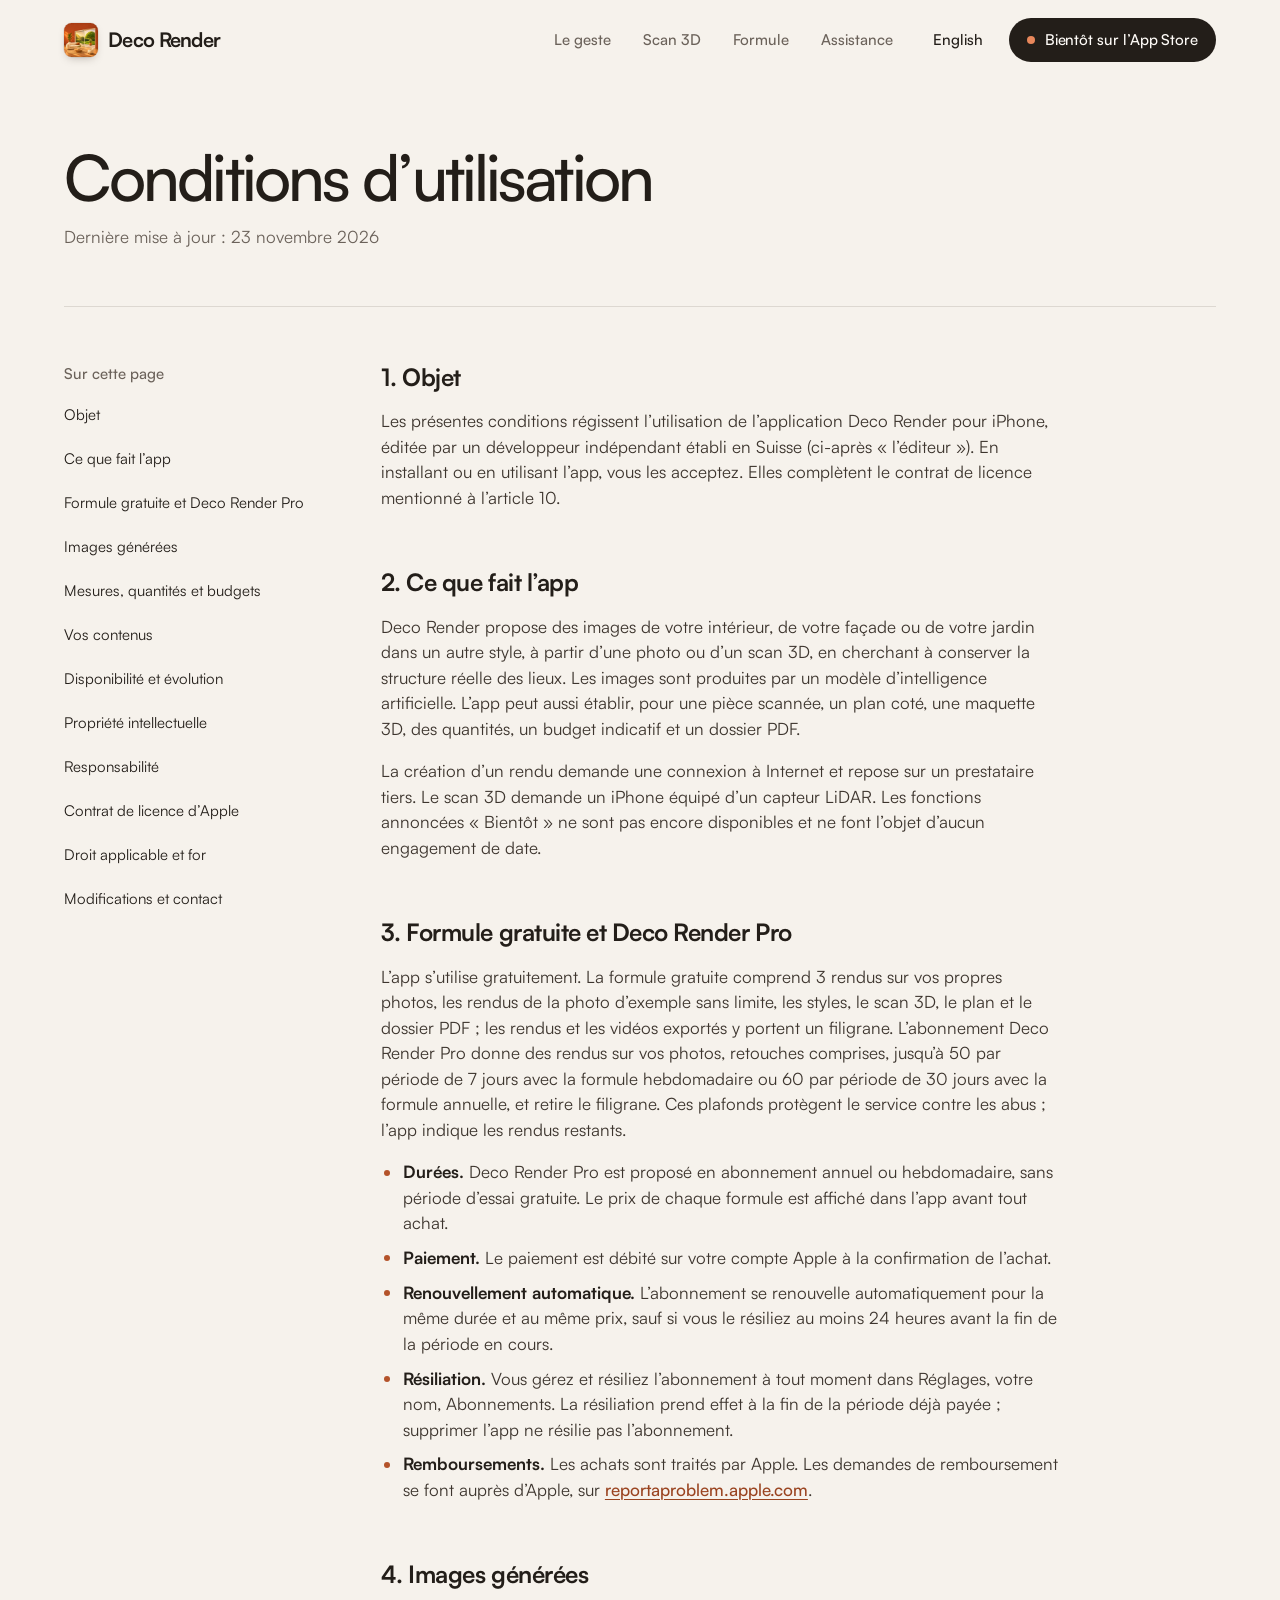
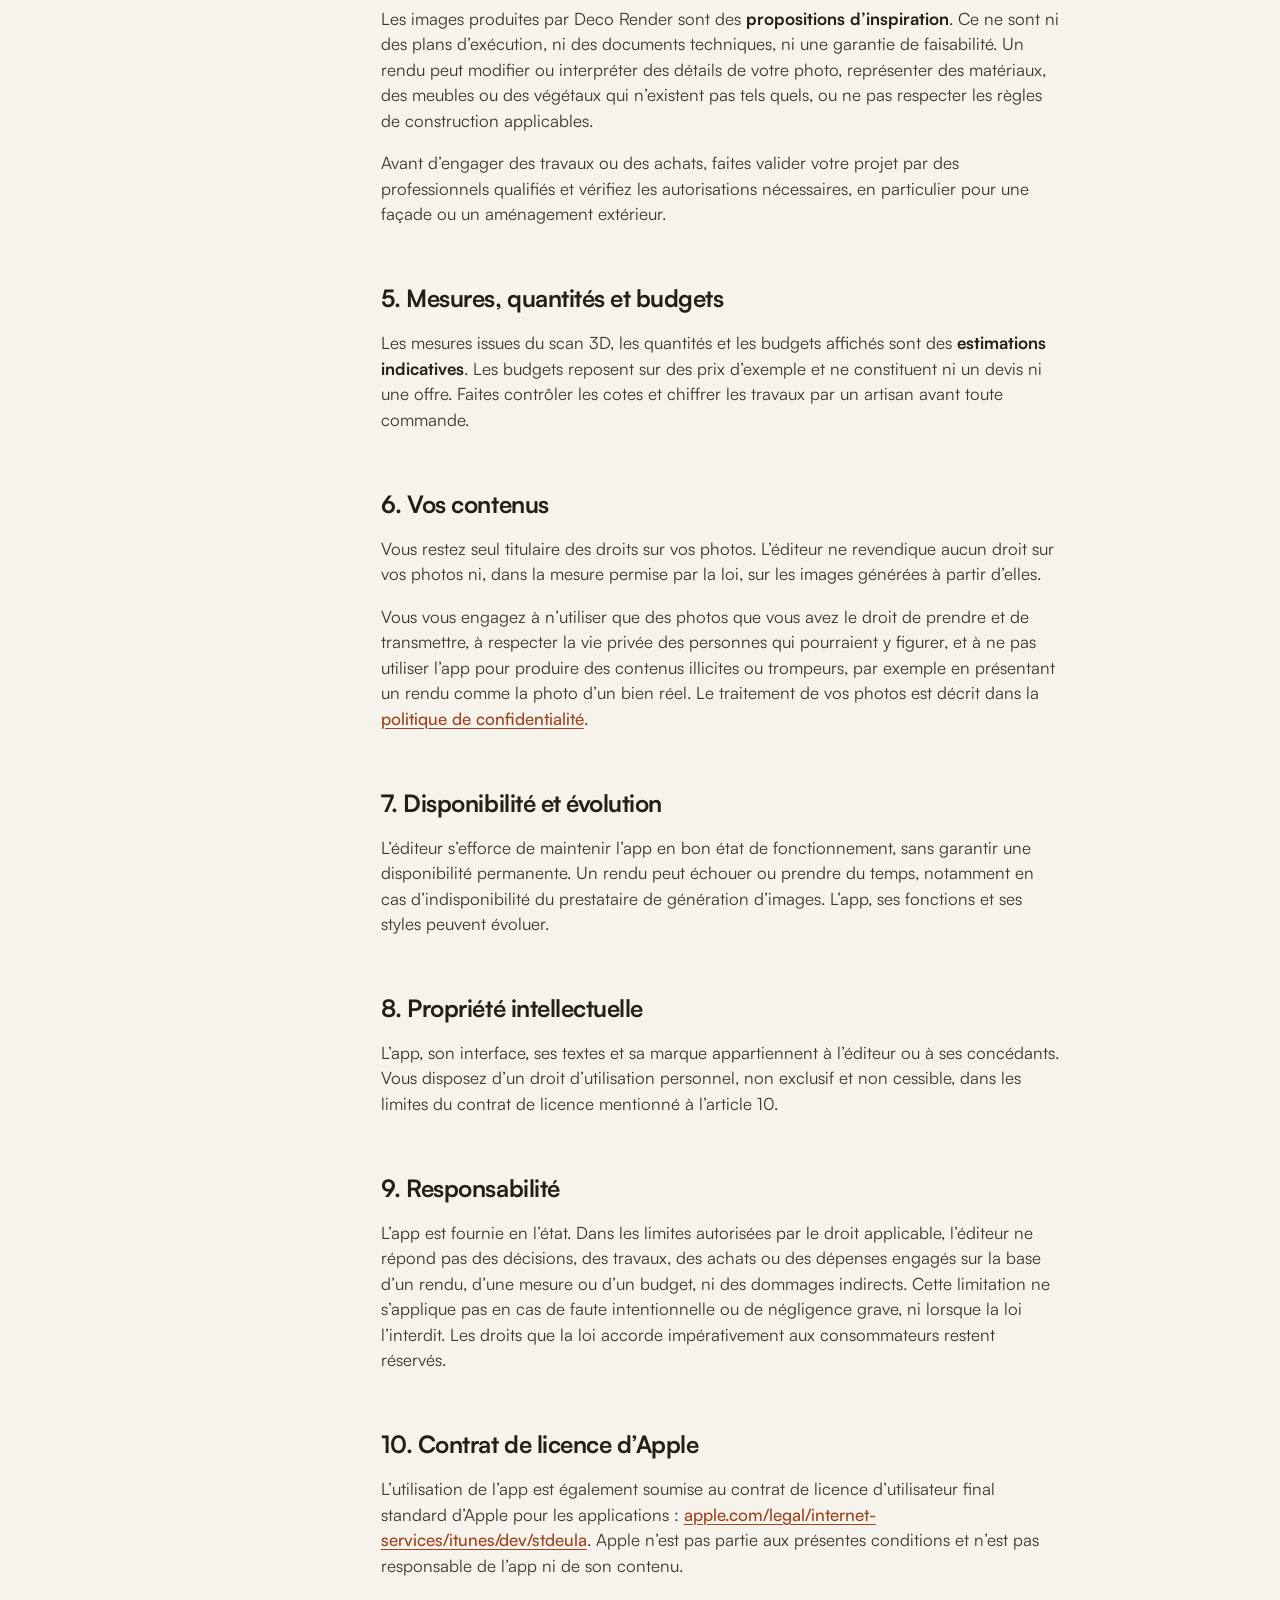
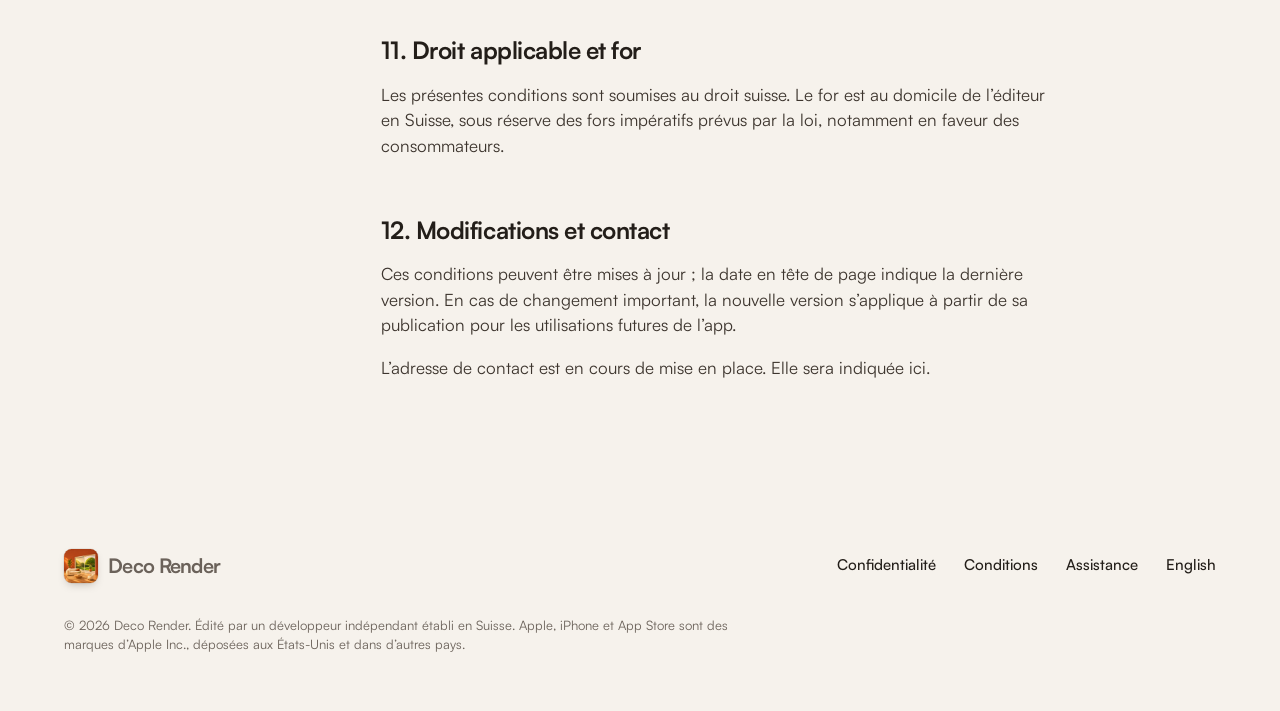
==== commit 81a345fa: "Version de production : serveur, RevenueCat, rendus offerts et plafonds Pro" ====
--- a/conditions/index.html
+++ b/conditions/index.html
@@ -61,7 +61,7 @@
         <p>La création d’un rendu demande une connexion à Internet et repose sur un prestataire tiers. Le scan 3D demande un iPhone équipé d’un capteur LiDAR. Les fonctions annoncées « Bientôt » ne sont pas encore disponibles et ne font l’objet d’aucun engagement de date.</p>
 
         <h2 id="abonnements">3. Formule gratuite et Deco Render Pro</h2>
-        <p>L’app s’utilise gratuitement. Dans la formule gratuite, les rendus et les vidéos exportés portent un filigrane. L’abonnement Deco Render Pro retire ce filigrane.</p>
+        <p>L’app s’utilise gratuitement. La formule gratuite comprend 3 rendus sur vos propres photos, les rendus de la photo d’exemple sans limite, les styles, le scan 3D, le plan et le dossier PDF ; les rendus et les vidéos exportés y portent un filigrane. L’abonnement Deco Render Pro donne des rendus sur vos photos, retouches comprises, jusqu’à 50 par période de 7 jours avec la formule hebdomadaire ou 60 par période de 30 jours avec la formule annuelle, et retire le filigrane. Ces plafonds protègent le service contre les abus ; l’app indique les rendus restants.</p>
         <ul>
           <li><strong>Durées.</strong> Deco Render Pro est proposé en abonnement annuel ou hebdomadaire, sans période d’essai gratuite. Le prix de chaque formule est affiché dans l’app avant tout achat.</li>
           <li><strong>Paiement.</strong> Le paiement est débité sur votre compte Apple à la confirmation de l’achat.</li>
